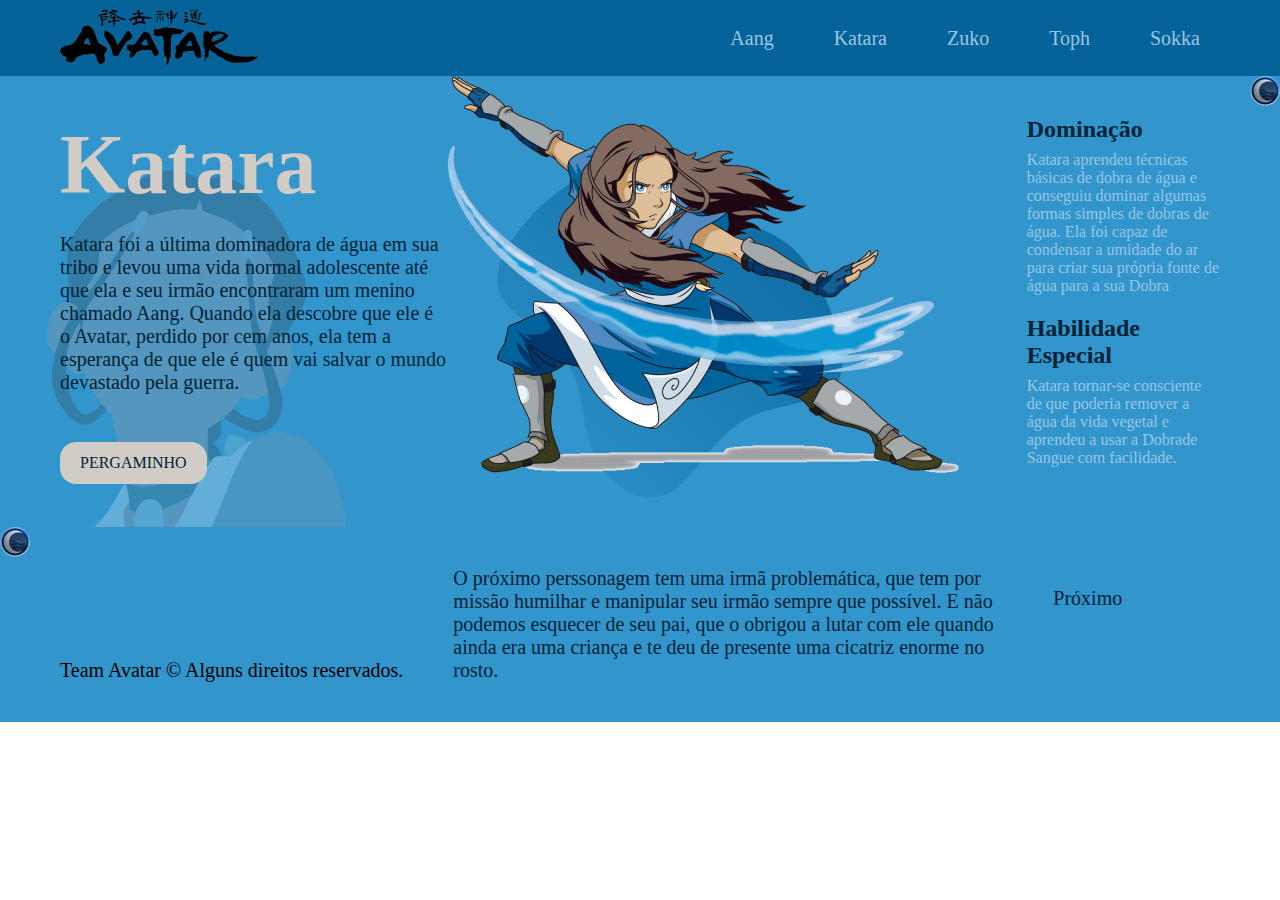
==== katara.html @ 4ce9a715 "mobile menu em todos os personagens." ====
<!DOCTYPE html>
<html lang="pt-br">

<head>
  <meta charset="UTF-8">
  <meta http-equiv="X-UA-Compatible" content="IE=edge">
  <meta name="viewport" content="width=device-width, initial-scale=1.0">
  <link rel="stylesheet" href="/css/style.css">
  <link rel="shortcut icon" href="favicon.png" type="image/x-icon">
  <title>Team Avatar | Katara </title>
</head>

<body id="katara">

  <header class="header-bg">
    <div class="header container">
      <a href="./">
        <img src="img/avatar.png" alt="Avatar" width="200" height="76">
      </a>
      <nav>
        <div class="mobile-menu">
          <div class="line1"></div>
          <div class="line2"></div>
          <div class="line3"></div>
        </div>
        <ul class="header-menu">
          <li><a href="./">Aang</a>
          </li>
          <li><a href="katara.html">Katara</a>
          </li>
          <li><a href="zuko.html">Zuko</a>
          </li>
          <li><a href="toph.html">Toph</a>
          </li>
          <li><a href="sokka.html">Sokka</a>
          </li>
        </ul>
      </nav>
    </div>
  </header>


  <main class="dirigente-bg">
    <div class="dirigente container">
      <section class="dirigente-descricao">
        <h1>Katara</h1>
        <p>Katara foi a última dominadora de água em sua tribo e levou uma vida normal adolescente até que ela e seu irmão encontraram um menino chamado Aang. Quando ela descobre que ele é o Avatar, perdido por cem anos, ela tem a esperança de que ele é quem vai salvar o mundo devastado pela guerra.</p>
        <a class="btn">Pergaminho</a>
      </section>

      <div class="dirigente-imagem">
        <img src="img/katara/katara.png" alt="Katara" width="512" height="512">
      </div>

      <section class="dirigente-info">
        <div class="dirigente-info-dominacao">
          <h2>Dominação</h2>
          <p>Katara aprendeu técnicas básicas de dobra de água e conseguiu dominar algumas formas simples de dobras de água. Ela foi capaz de condensar a umidade do ar para criar sua própria fonte de água para a sua Dobra </p>
        </div>
        <div class="dirigente-info-especial">
          <h2>Habilidade Especial</h2>
          <p> Katara tornar-se consciente de que poderia remover a água da vida vegetal e aprendeu a usar a Dobrade Sangue com facilidade. </p>
        </div>
      </section>
  </main>


  <footer class="footer-bg">
    <div class="footer container">
      <p class="copy">Team Avatar © Alguns direitos reservados.</p>
      <p class="proximo-personagem-descricao">O próximo perssonagem tem uma irmã problemática, que tem por missão humilhar e manipular seu irmão sempre que possível. E não podemos esquecer de seu pai, que o obrigou a lutar com ele quando ainda era uma criança e te deu de presente uma cicatriz enorme no rosto.</p>
      <a class="proximo-personagem" href="zuko.html">Próximo</a>
    </div>
  </footer>

  <script src="mobile-menu.js"></script>
</body>

</html>
---- css/style.css ----
/*GLOBAL*/
@import "global/header.css";
@import "global/dirigente.css";
@import "global/footer.css";
@import "global/global.css";
/*UTILIDADES*/
@import "utilidades/componentes.css";
@import "utilidades/cores.css";
/*PERSONAGENS*/
@import "personagens/aang/header.css";
@import "personagens/aang/dirigente.css";
@import "personagens/aang/footer.css";
@import "personagens/aang/utilidades.css";

@import "personagens/katara/utilidades.css";
@import "personagens/katara/dirigente.css";
@import "personagens/katara/header.css";
@import "personagens/katara/footer.css";

@import "personagens/zuko/utilidades.css";
@import "personagens/zuko/dirigente.css";
@import "personagens/zuko/header.css";
@import "personagens/zuko/footer.css";

@import "personagens/toph/utilidades.css";
@import "personagens/toph/dirigente.css";
@import "personagens/toph/header.css";
@import "personagens/toph/footer.css";

@import "personagens/sokka/utilidades.css";
@import "personagens/sokka/dirigente.css";
@import "personagens/sokka/header.css";
@import "personagens/sokka/footer.css";
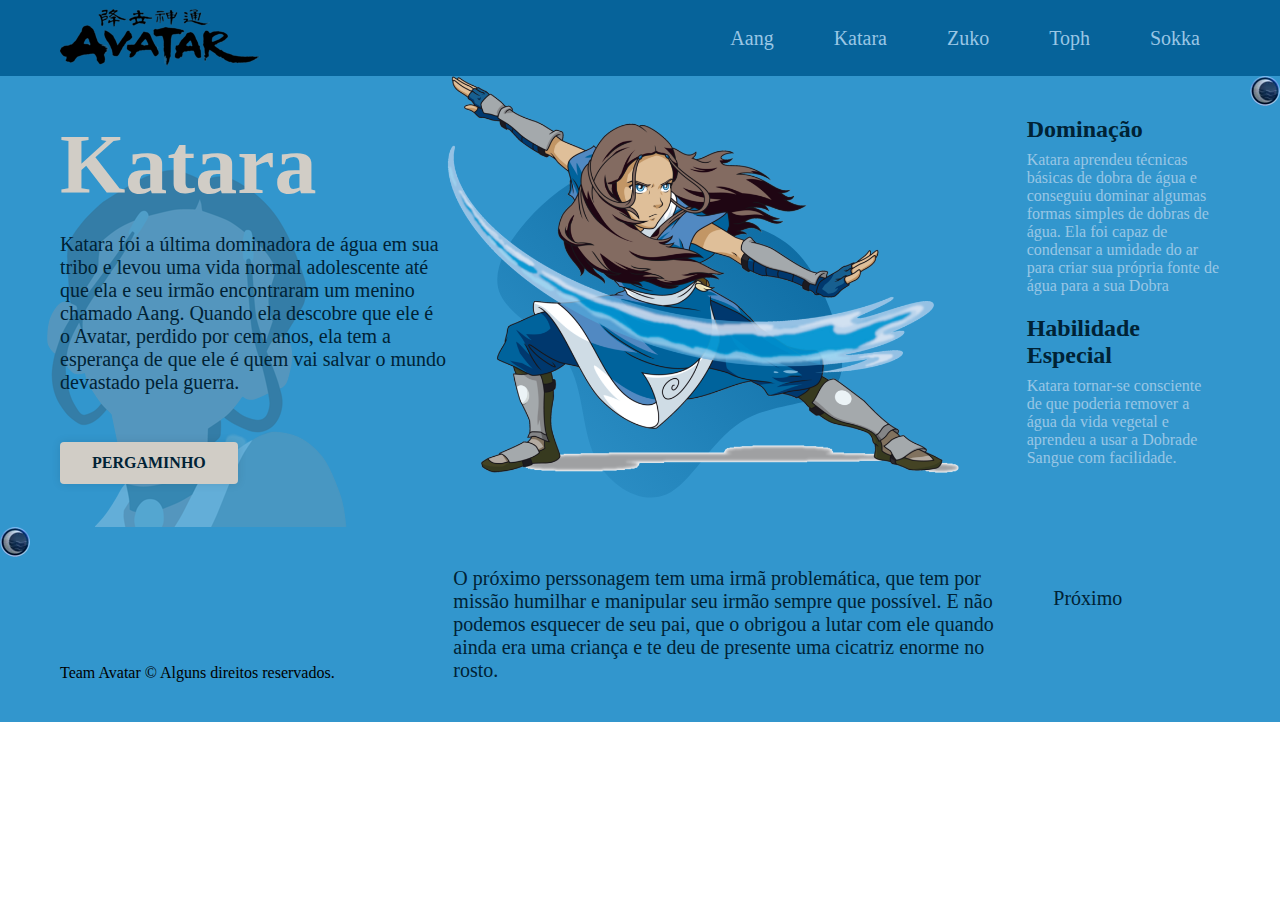
==== commit 711bd619: "adicionado o modal em todas as paginas." ====
--- a/katara.html
+++ b/katara.html
@@ -73,7 +73,21 @@
     </div>
   </footer>
 
+  <div class="modal-container">
+    <div class="modal">
+      <button class="btn-fechar">x</button>
+      <h2>Dobra de Água</h2>
+      <div class="pergaminho-info">
+        <img src="img/elemento/elemento-agua.png" alt="">
+        <p>A água é o elemento da mudança</p>
+      </div>
+      <div class="pergaminho-imagem">
+        <img src="img/pergaminhos/dobra-agua.jpg" alt="">
+      </div>
+    </div>
+  </div>
   <script src="mobile-menu.js"></script>
+  <script src="modal.js"></script>
 </body>
 
 </html>--- a/css/style.css
+++ b/css/style.css
@@ -6,6 +6,7 @@
 /*UTILIDADES*/
 @import "utilidades/componentes.css";
 @import "utilidades/cores.css";
+@import "utilidades/modal.css";
 /*PERSONAGENS*/
 @import "personagens/aang/header.css";
 @import "personagens/aang/dirigente.css";
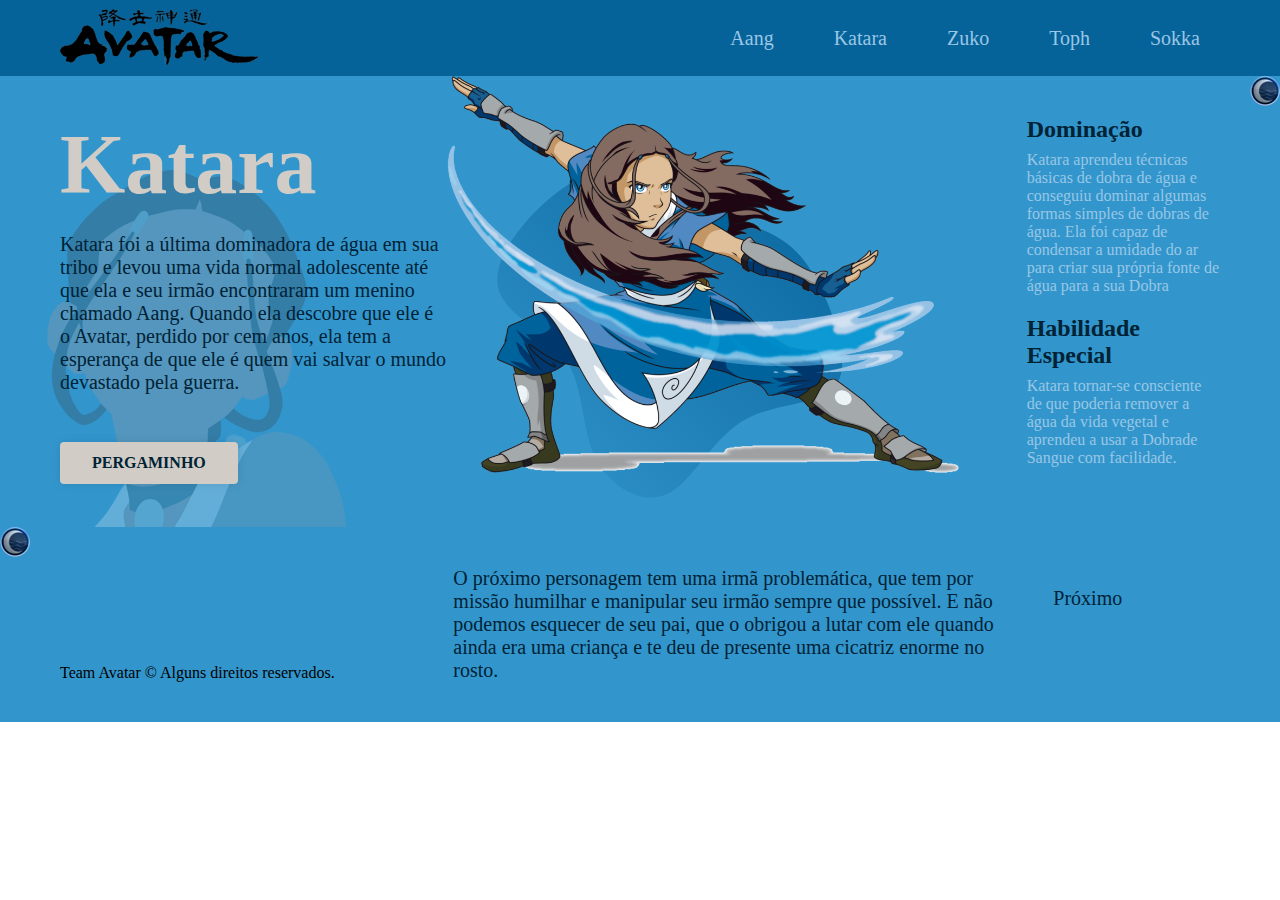
==== commit b8b87e9d: "Adicionado javascript module." ====
--- a/katara.html
+++ b/katara.html
@@ -68,7 +68,7 @@
   <footer class="footer-bg">
     <div class="footer container">
       <p class="copy">Team Avatar © Alguns direitos reservados.</p>
-      <p class="proximo-personagem-descricao">O próximo perssonagem tem uma irmã problemática, que tem por missão humilhar e manipular seu irmão sempre que possível. E não podemos esquecer de seu pai, que o obrigou a lutar com ele quando ainda era uma criança e te deu de presente uma cicatriz enorme no rosto.</p>
+      <p class="proximo-personagem-descricao">O próximo personagem tem uma irmã problemática, que tem por missão humilhar e manipular seu irmão sempre que possível. E não podemos esquecer de seu pai, que o obrigou a lutar com ele quando ainda era uma criança e te deu de presente uma cicatriz enorme no rosto.</p>
       <a class="proximo-personagem" href="zuko.html">Próximo</a>
     </div>
   </footer>
@@ -86,8 +86,8 @@
       </div>
     </div>
   </div>
-  <script src="mobile-menu.js"></script>
-  <script src="modal.js"></script>
+  <script type="module" src="js/script.js"></script>
+
 </body>
 
 </html>--- a/css/style.css
+++ b/css/style.css
@@ -7,6 +7,7 @@
 @import "utilidades/componentes.css";
 @import "utilidades/cores.css";
 @import "utilidades/modal.css";
+@import "utilidades/keyframes.css";
 /*PERSONAGENS*/
 @import "personagens/aang/header.css";
 @import "personagens/aang/dirigente.css";
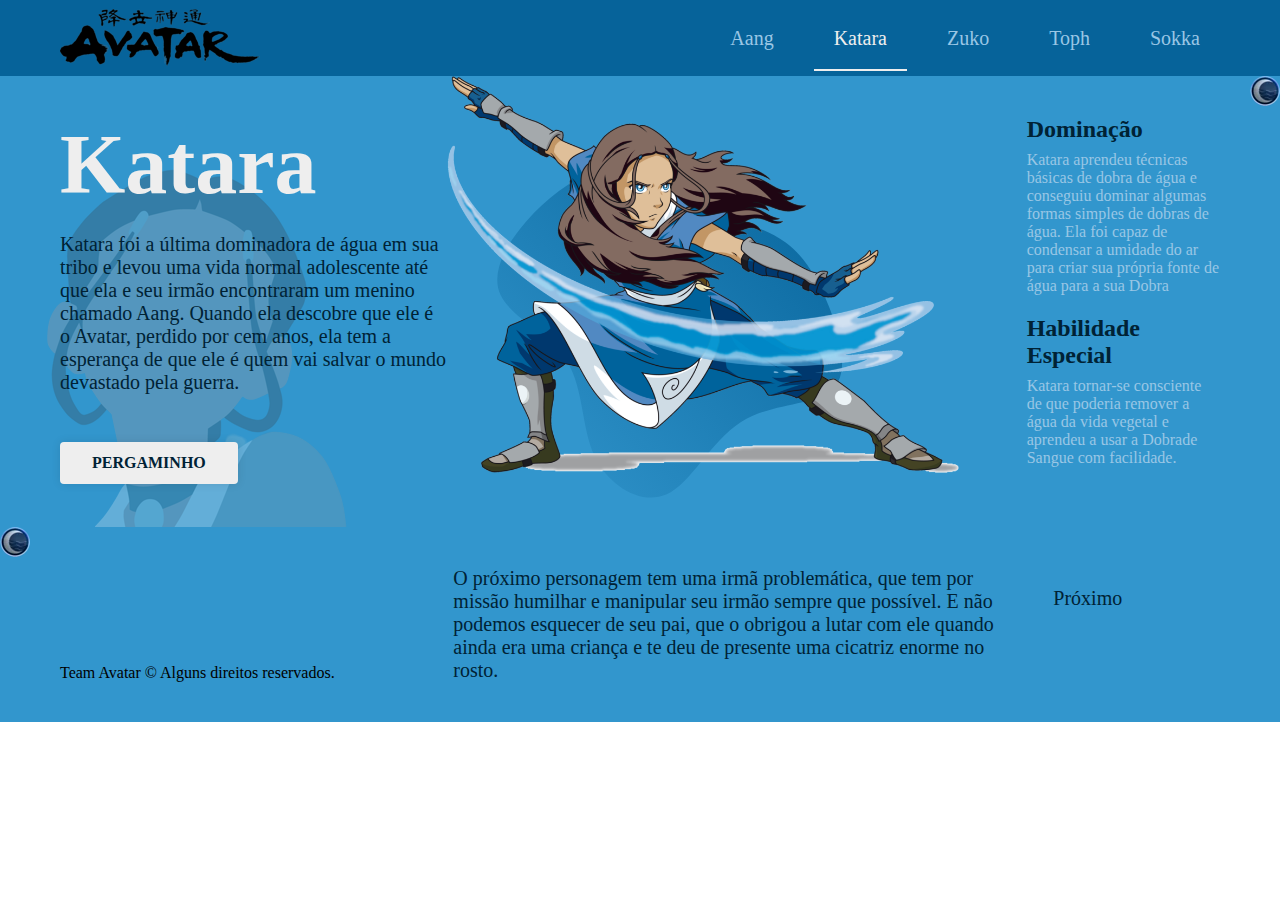
==== commit 15e86cf4: "modificando caminhos style para github page.." ====
--- a/katara.html
+++ b/katara.html
@@ -5,7 +5,7 @@
   <meta charset="UTF-8">
   <meta http-equiv="X-UA-Compatible" content="IE=edge">
   <meta name="viewport" content="width=device-width, initial-scale=1.0">
-  <link rel="stylesheet" href="/css/style.css">
+  <link rel="stylesheet" href="./css/style.css" type="text/css">
   <link rel="shortcut icon" href="favicon.png" type="image/x-icon">
   <title>Team Avatar | Katara </title>
 </head>
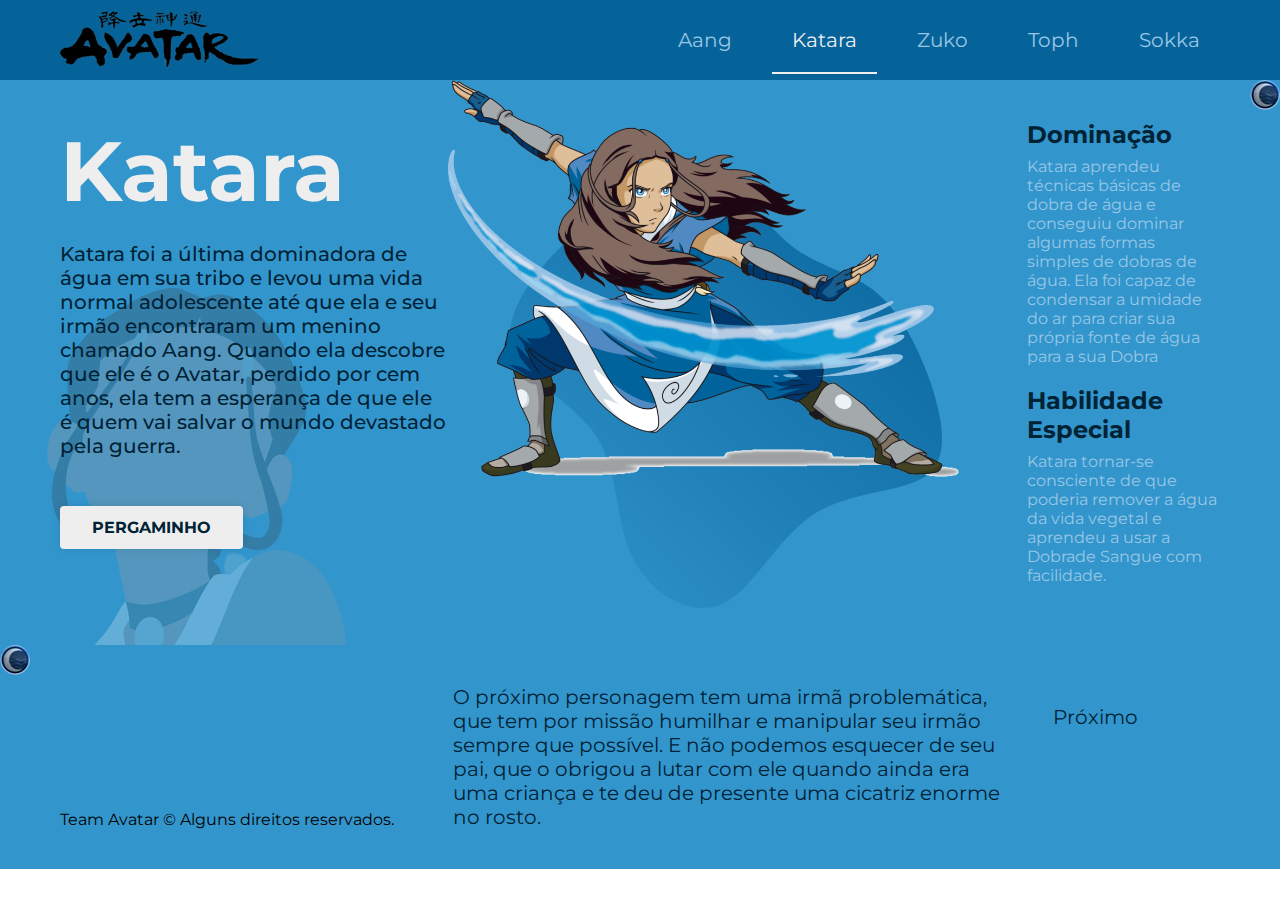
==== commit b83c784e: "adicionado font ao body." ====
--- a/katara.html
+++ b/katara.html
@@ -5,6 +5,9 @@
   <meta charset="UTF-8">
   <meta http-equiv="X-UA-Compatible" content="IE=edge">
   <meta name="viewport" content="width=device-width, initial-scale=1.0">
+  <link rel="preconnect" href="https://fonts.googleapis.com">
+  <link rel="preconnect" href="https://fonts.gstatic.com" crossorigin>
+  <link href="https://fonts.googleapis.com/css2?family=Montserrat:wght@400;500;700&display=swap" rel="stylesheet">
   <link rel="stylesheet" href="./css/style.css" type="text/css">
   <link rel="shortcut icon" href="favicon.png" type="image/x-icon">
   <title>Team Avatar | Katara </title>
@@ -75,7 +78,7 @@
 
   <div class="modal-container">
     <div class="modal">
-      <button class="btn-fechar">x</button>
+      <button class="btn-modal-fechar">x</button>
       <h2>Dobra de Água</h2>
       <div class="pergaminho-info">
         <img src="img/elemento/elemento-agua.png" alt="">
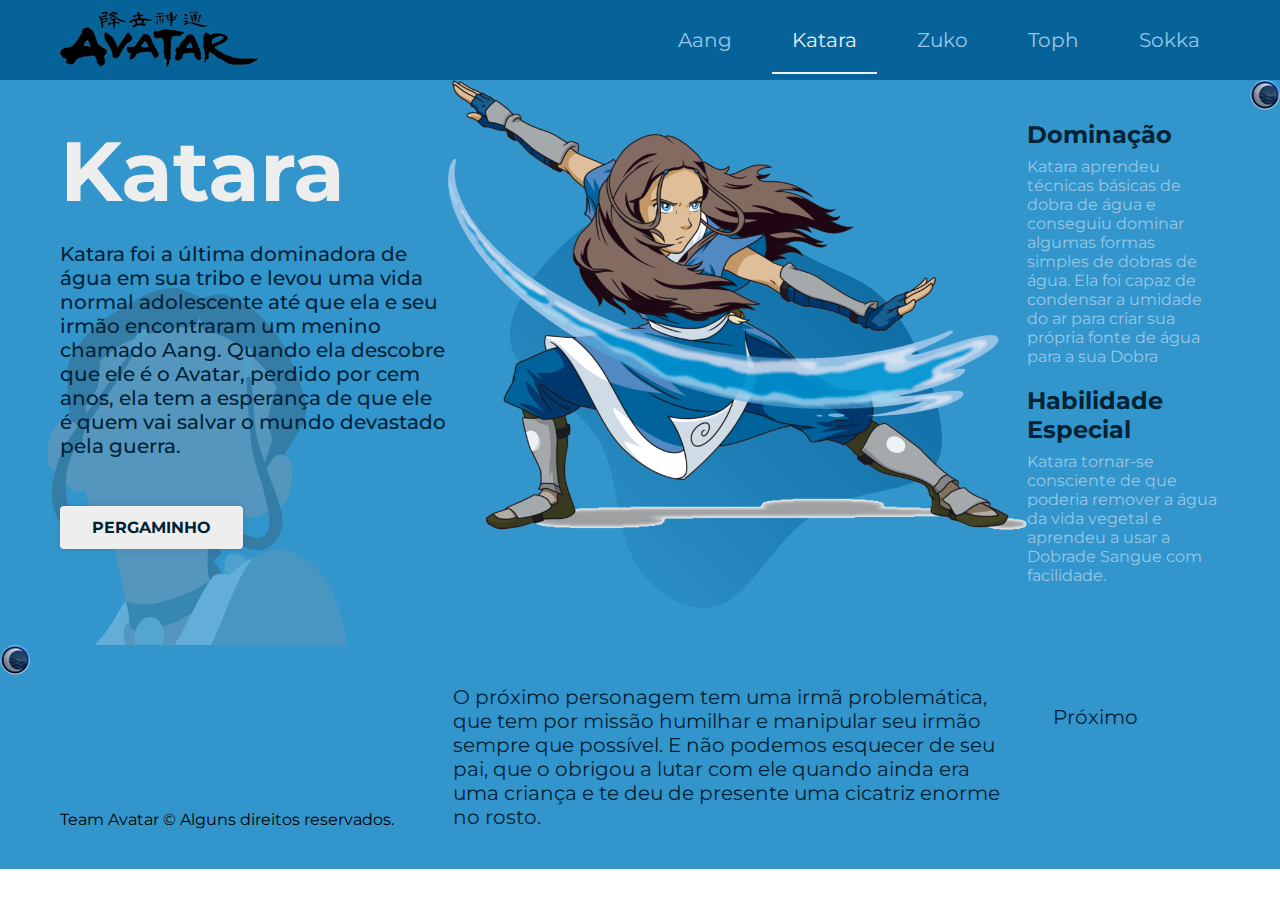
==== commit ac0caeef: "teste fechar modal IOS." ====
--- a/katara.html
+++ b/katara.html
@@ -52,7 +52,7 @@
       </section>
 
       <div class="dirigente-imagem">
-        <img src="img/katara/katara.png" alt="Katara" width="512" height="512">
+        <img src="img/katara/katara.png" alt="Katara" width="945" height="733">
       </div>
 
       <section class="dirigente-info">
@@ -81,11 +81,11 @@
       <button class="btn-modal-fechar">x</button>
       <h2>Dobra de Água</h2>
       <div class="pergaminho-info">
-        <img src="img/elemento/elemento-agua.png" alt="">
+        <img src="img/elemento/elemento-agua.png" width="550" height="400" alt="elemento água">
         <p>A água é o elemento da mudança</p>
       </div>
       <div class="pergaminho-imagem">
-        <img src="img/pergaminhos/dobra-agua.jpg" alt="">
+        <img src="img/pergaminhos/dobra-agua.jpg" width="570" height="380" alt="pergaminho dobra da água">
       </div>
     </div>
   </div>
